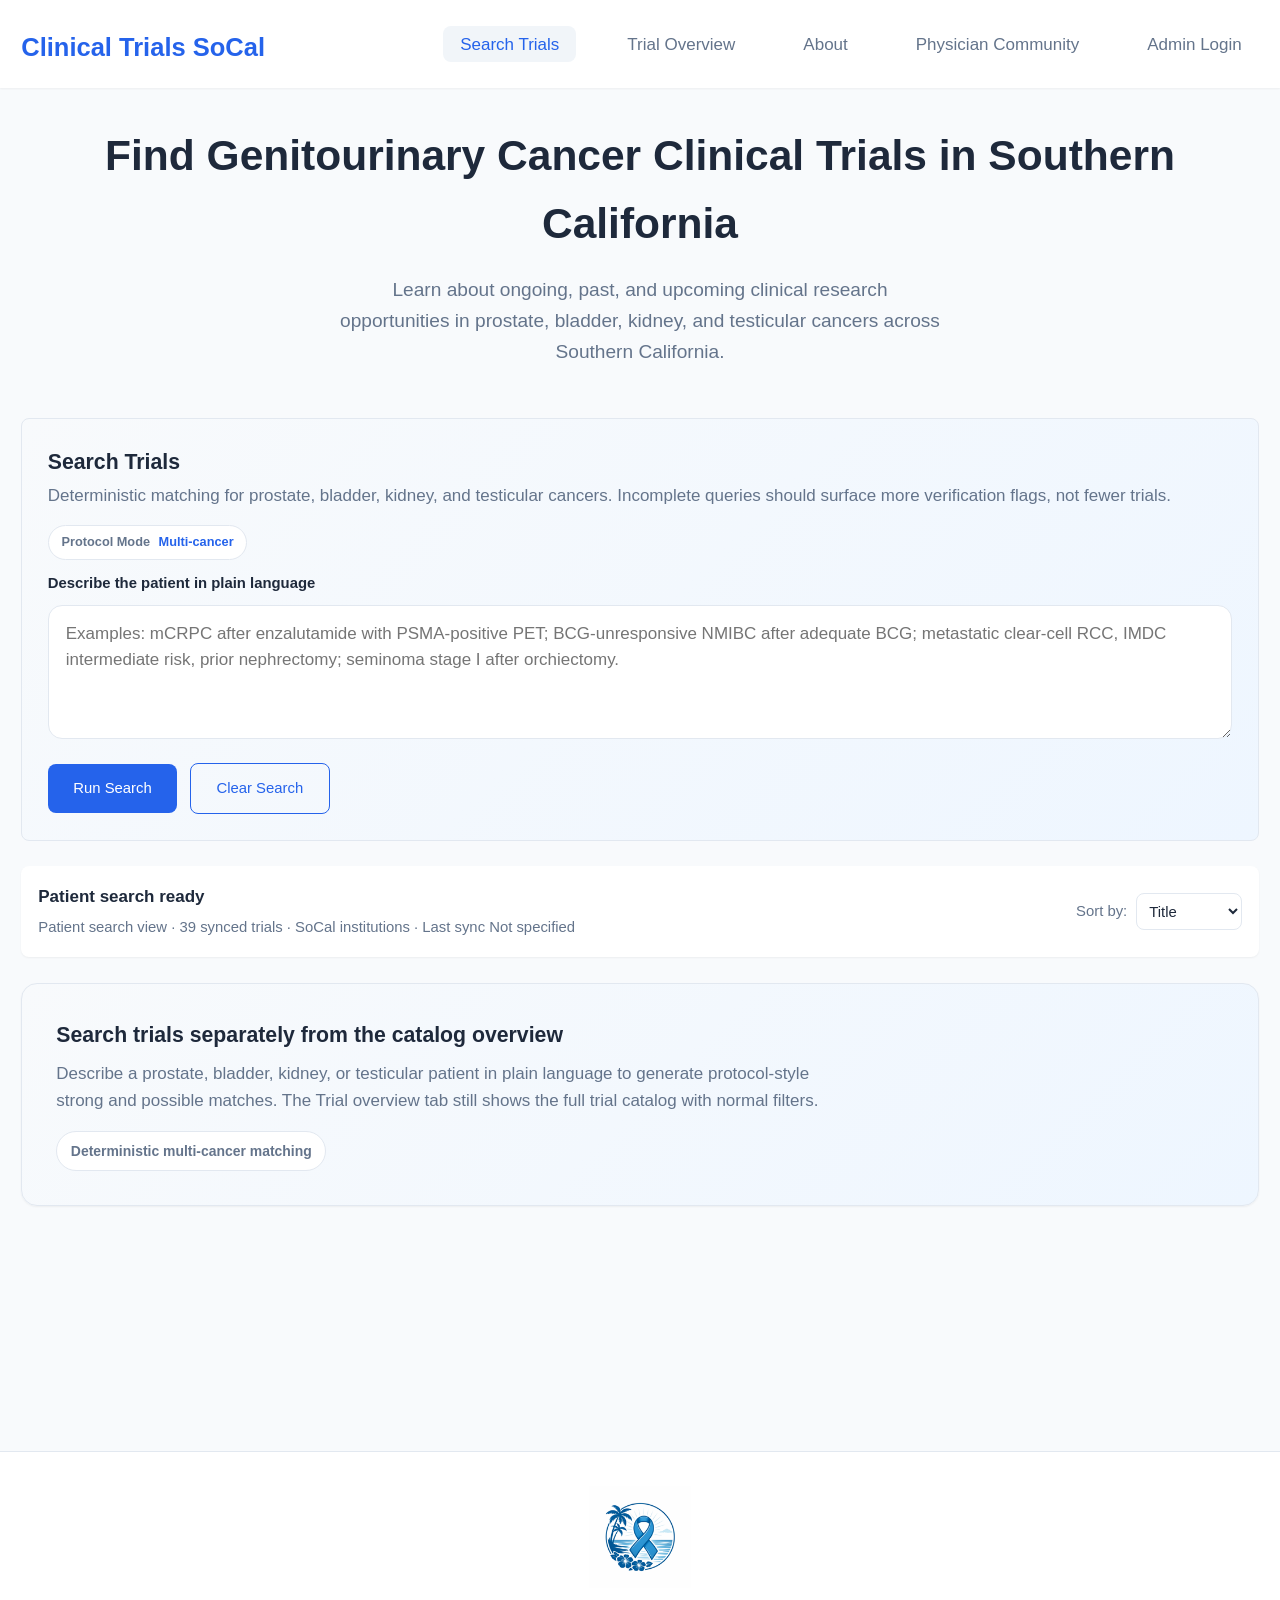
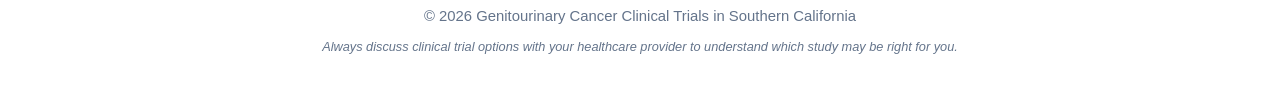
==== index-php.html @ 7bd28872 "Bust cached catalog responses" ====
<!DOCTYPE html>
<html lang="en">
<head>
    <meta charset="UTF-8">
    <meta name="viewport" content="width=device-width, initial-scale=1.0">
    <title>Clinical Trials - Southern California</title>
    <meta name="description" content="Find and explore clinical trials in Southern California hospitals">
    <link rel="stylesheet" href="css/styles.css">
    <link rel="stylesheet" href="css/components.css">
    <link rel="icon" type="image/x-icon" href="assets/favicon/favicon.ico">
    <link rel="icon" type="image/png" sizes="32x32" href="assets/favicon/favicon-32x32.png">
    <link rel="apple-touch-icon" sizes="180x180" href="assets/favicon/apple-touch-icon.png">
</head>
<body>
    <header class="header">
        <div class="container">
            <div class="header-content">
                <h1 class="logo">
                    <a href="index-php.html">
                        Clinical Trials SoCal
                    </a>
                </h1>
                <nav class="nav">
                    <ul class="nav-list">
                        <li><a href="index-php.html" class="nav-link active" data-app-view-target="patient-search">Search Trials</a></li>
                        <li><a href="index-php.html?view=browse" class="nav-link" data-app-view-target="browse">Trial Overview</a></li>
                        <li><a href="about-php.html" class="nav-link">About</a></li>
                        <li><a href="physician-community-php.html" class="nav-link">Physician Community</a></li>
                        <li><a href="admin-login-php.html" class="nav-link">Admin Login</a></li>
                    </ul>
                </nav>
            </div>
        </div>
    </header>

    <main class="main">
        <div class="container">
            <section class="hero">
                <div class="hero-content">
                    <h2 class="hero-title">Find Genitourinary Cancer Clinical Trials in Southern California</h2>
                    <p class="hero-description">
                        Learn about ongoing, past, and upcoming clinical research opportunities in
                        prostate, bladder, kidney, and testicular cancers across Southern California.
                    </p>
                </div>
            </section>

            <section id="patientSearchPanel" class="patient-search-panel" style="background: linear-gradient(135deg, #f8fafc 0%, #eef6ff 100%); border: 1px solid var(--border-color); border-radius: var(--border-radius); padding: 1.5rem; margin-bottom: 1.5rem;" hidden>
                <div style="display: flex; justify-content: space-between; gap: 1rem; align-items: flex-start; flex-wrap: wrap; margin-bottom: 0.75rem;">
                    <div>
                        <h3 style="margin: 0 0 0.25rem; font-size: 1.25rem;">Search Trials</h3>
                        <p style="margin: 0; color: var(--text-secondary); line-height: 1.5;">Deterministic matching for prostate, bladder, kidney, and testicular cancers. Incomplete queries should surface more verification flags, not fewer trials.</p>
                    </div>
                    <div style="display: inline-flex; align-items: center; gap: 0.5rem; padding: 0.35rem 0.75rem; background: #ffffff; border: 1px solid var(--border-color); border-radius: 999px; font-size: 0.75rem; font-weight: 600; color: var(--text-secondary);">
                        <span>Protocol Mode</span>
                        <span style="color: var(--primary-color);">Multi-cancer</span>
                    </div>
                </div>

                <label for="patientQueryInput" style="display: block; font-size: 0.875rem; font-weight: 600; margin-bottom: 0.5rem; color: var(--text-primary);">Describe the patient in plain language</label>
                <textarea id="patientQueryInput" rows="4" style="width: 100%; resize: vertical; border: 1px solid var(--border-color); border-radius: 14px; padding: 0.9rem 1rem; font: inherit; line-height: 1.5; background: #ffffff;" placeholder="Examples: mCRPC after enzalutamide with PSMA-positive PET; BCG-unresponsive NMIBC after adequate BCG; metastatic clear-cell RCC, IMDC intermediate risk, prior nephrectomy; seminoma stage I after orchiectomy."></textarea>

                <div style="display: flex; gap: 0.75rem; flex-wrap: wrap; align-items: center; margin-top: 0.9rem;">
                    <button id="runPatientSearch" class="btn btn-primary" type="button">Run Search</button>
                    <button id="clearPatientSearch" class="btn btn-outline" type="button">Clear Search</button>
                    <div id="patientSearchStatus" style="color: var(--text-secondary); font-size: 0.875rem;"></div>
                </div>

                <div id="patientQueryChips" style="display: none; flex-wrap: wrap; gap: 0.5rem; margin-top: 1rem;"></div>
            </section>

            <section id="browseSearchSection" class="search-section">
                <div class="search-container">
                    <div class="search-bar">
                        <input 
                            type="text" 
                            id="searchInput" 
                            class="search-input" 
                            placeholder="Search trials by title, condition, or location..."
                            autocomplete="off"
                        >
                        <button id="searchBtn" class="search-btn">
                            <span class="search-icon">🔍</span>
                        </button>
                    </div>
                </div>
            </section>

            <section class="content">
                <div class="content-layout">
                    <aside class="filters-sidebar">
                        <div class="filters-container">
                            <h3 class="filters-title">Filter Trials</h3>
                            
                            <div class="filter-group">
                                <h4 class="filter-label">Status</h4>
                                <div class="filter-options">
                                    <label class="filter-option">
                                        <input type="radio" name="status" value="all" checked>
                                        <span class="filter-text">All Trials</span>
                                    </label>
                                    <label class="filter-option">
                                        <input type="radio" name="status" value="recruiting">
                                        <span class="filter-text">Recruiting</span>
                                    </label>
                                    <label class="filter-option">
                                        <input type="radio" name="status" value="active_not_recruiting">
                                        <span class="filter-text">Active, Not Recruiting</span>
                                    </label>
                                    <label class="filter-option">
                                        <input type="radio" name="status" value="completed">
                                        <span class="filter-text">Completed</span>
                                    </label>
                                </div>
                            </div>

                            <div class="filter-group">
                                <h4 class="filter-label">Location</h4>
                                <select id="locationFilter" class="filter-select filter-multi-select" multiple size="6">
                                </select>
                                <p class="filter-help">Use Cmd/Ctrl to select multiple locations.</p>
                            </div>

                            <div class="filter-group">
                                <h4 class="filter-label">Phase</h4>
                                <select id="phaseFilter" class="filter-select">
                                    <option value="all">All Phases</option>
                                    <option value="Phase I">Phase I</option>
                                    <option value="Phase II">Phase II</option>
                                    <option value="Phase III">Phase III</option>
                                    <option value="Phase IV">Phase IV</option>
                                </select>
                            </div>

                            <div class="filter-group">
                                <h4 class="filter-label">Cancer Type</h4>
                                <select id="cancerTypeFilter" class="filter-select">
                                    <option value="all">All Cancer Types</option>
                                    <option value="Prostate">Prostate</option>
                                    <option value="Kidney">Kidney</option>
                                    <option value="Bladder">Bladder</option>
                                    <option value="Testicular">Testicular</option>
                                    <option value="Adrenal">Adrenal</option>
                                    <option value="Others">Others</option>
                                </select>
                            </div>

                            <button id="clearFilters" class="clear-filters-btn">
                                Clear All Filters
                            </button>
                        </div>
                    </aside>

                    <div class="main-content">
                        <div class="results-header">
                            <div class="results-info">
                                <span id="resultsCount" class="results-count">Loading trials...</span>
                                <div id="catalogMeta" style="margin-top: 0.35rem; color: var(--text-secondary); font-size: 0.875rem;"></div>
                            </div>
                            <div class="sort-controls">
                                <label for="sortBy" class="sort-label">Sort by:</label>
                                <select id="sortBy" class="sort-select">
                                    <option value="title">Title</option>
                                    <option value="status">Status</option>
                                    <option value="startDate">Start Date</option>
                                    <option value="location">Location</option>
                                </select>
                            </div>
                        </div>

                        <div id="trialsContainer" class="trials-grid">
                            <div class="loading-spinner">
                                <div class="spinner"></div>
                                <p>Loading clinical trials...</p>
                            </div>
                        </div>

                        <div id="noResults" class="no-results" style="display: none;">
                            <div class="no-results-content">
                                <h3>No trials found</h3>
                                <p>Try adjusting your search criteria or filters to find more results.</p>
                                <button id="resetSearch" class="reset-btn">Reset Search</button>
                            </div>
                        </div>
                    </div>
                </div>
            </section>
        </div>
    </main>

    <footer class="footer">
        <div class="container">
            <div class="footer-content">
                <img src="assets/favicon/apple-touch-icon.png" alt="" class="footer-icon" aria-hidden="true">
                <p class="footer-text">
                    &copy; 2026 Genitourinary Cancer Clinical Trials in Southern California
                </p>
                <p class="footer-disclaimer">
                    Always discuss clinical trial options with your healthcare provider to understand which study may be right for you.
                </p>
            </div>
        </div>
    </footer>

    <!-- PHP Version Scripts -->
    <script src="js/utils.js?v=20260420-therapy-sequence-data"></script>
    <script src="js/trial-manager-php.js?v=20260420-therapy-sequence-data"></script>
    <script src="js/search-filter.js?v=20260420-therapy-sequence-data"></script>
    <script src="js/patient-query-parser.js?v=20260420-therapy-sequence-data"></script>
    <script src="js/patient-trial-matcher.js?v=20260420-therapy-sequence-data"></script>
    <script src="js/main-php.js?v=20260420-therapy-sequence-data"></script>
</body>
</html>
---- css/styles.css ----
/* CSS Custom Properties for consistent theming */
:root {
  --primary-color: #2563eb;
  --primary-hover: #1d4ed8;
  --secondary-color: #64748b;
  --success-color: #10b981;
  --warning-color: #f59e0b;
  --error-color: #ef4444;
  --background-color: #f8fafc;
  --card-background: #ffffff;
  --text-primary: #1e293b;
  --text-secondary: #64748b;
  --border-color: #e2e8f0;
  --border-radius: 8px;
  --shadow-sm: 0 1px 2px 0 rgb(0 0 0 / 0.05);
  --shadow-md: 0 4px 6px -1px rgb(0 0 0 / 0.1);
  --shadow-lg: 0 10px 15px -3px rgb(0 0 0 / 0.1);
  --font-sans: -apple-system, BlinkMacSystemFont, 'Segoe UI', Roboto, sans-serif;
}

/* Base Styles */
* {
  margin: 0;
  padding: 0;
  box-sizing: border-box;
}

html {
  -webkit-text-size-adjust: 100%;
  text-size-adjust: 100%;
}

@media (min-width: 1280px) {
  html {
    font-size: 17px;
  }
}

body {
  font-family: var(--font-sans);
  background-color: var(--background-color);
  color: var(--text-primary);
  line-height: 1.6;
  min-height: 100vh;
  display: flex;
  flex-direction: column;
}

button,
input,
select,
textarea {
  font: inherit;
}

/* Container */
.container {
  max-width: 1200px;
  margin: 0 auto;
  padding: 0 1rem;
}

@media (min-width: 1280px) {
  .container {
    max-width: 1400px;
    padding: 0 1.25rem;
  }
}

/* Header */
.header {
  background-color: var(--card-background);
  box-shadow: var(--shadow-sm);
  position: sticky;
  top: 0;
  z-index: 100;
}

.header-content {
  display: flex;
  justify-content: space-between;
  align-items: center;
  padding: 1rem 0;
}

.logo a {
  font-size: 1.5rem;
  font-weight: 700;
  color: var(--primary-color);
  text-decoration: none;
  transition: color 0.2s ease;
}

.logo a:hover {
  color: var(--primary-hover);
}

.nav-list {
  display: flex;
  list-style: none;
  gap: 2rem;
}

.nav-link {
  color: var(--text-secondary);
  text-decoration: none;
  font-weight: 500;
  padding: 0.5rem 1rem;
  border-radius: var(--border-radius);
  transition: all 0.2s ease;
}

.nav-link:hover,
.nav-link.active {
  color: var(--primary-color);
  background-color: #f1f5f9;
}

/* Main Content */
.main {
  flex: 1;
  padding: 2rem 0;
}

/* Hero Section */
.hero {
  text-align: center;
  margin-bottom: 3rem;
}

.hero-title {
  font-size: 2.5rem;
  font-weight: 800;
  color: var(--text-primary);
  margin-bottom: 1rem;
}

.hero-description {
  font-size: 1.125rem;
  color: var(--text-secondary);
  max-width: 600px;
  margin: 0 auto;
}

.patient-search-panel {
  margin-bottom: 1.5rem;
}

.patient-search-empty {
  background: linear-gradient(135deg, #f8fafc 0%, #eef6ff 100%);
  border: 1px solid var(--border-color);
  border-radius: 16px;
  padding: 2rem;
  box-shadow: var(--shadow-sm);
}

.patient-search-empty h3 {
  font-size: 1.25rem;
  margin-bottom: 0.5rem;
  color: var(--text-primary);
}

.patient-search-empty p {
  color: var(--text-secondary);
  max-width: 46rem;
  margin-bottom: 1rem;
}

.patient-search-empty-note {
  display: inline-flex;
  align-items: center;
  gap: 0.45rem;
  padding: 0.45rem 0.8rem;
  border-radius: 999px;
  background: #ffffff;
  border: 1px solid var(--border-color);
  color: var(--text-secondary);
  font-size: 0.82rem;
  font-weight: 600;
}

/* Search Section */
.search-section {
  margin-bottom: 2rem;
}

.search-container {
  max-width: 600px;
  margin: 0 auto;
}

.search-bar {
  display: flex;
  background-color: var(--card-background);
  border: 1px solid var(--border-color);
  border-radius: var(--border-radius);
  overflow: hidden;
  box-shadow: var(--shadow-sm);
}

.search-input {
  flex: 1;
  padding: 1rem;
  border: none;
  outline: none;
  font-size: 1rem;
  background: transparent;
}

.search-input::placeholder {
  color: var(--text-secondary);
}

.search-btn {
  padding: 1rem;
  background-color: var(--primary-color);
  color: white;
  border: none;
  cursor: pointer;
  transition: background-color 0.2s ease;
}

.search-btn:hover {
  background-color: var(--primary-hover);
}

.search-icon {
  font-size: 1.2rem;
}

/* Content Layout */
.content-layout {
  display: grid;
  grid-template-columns: 250px 1fr;
  gap: 2rem;
  align-items: start;
}

@media (min-width: 1280px) {
  .content-layout {
    grid-template-columns: 280px minmax(0, 1fr);
    gap: 2.5rem;
  }
}

/* Filters Sidebar */
.filters-sidebar {
  background-color: var(--card-background);
  border-radius: var(--border-radius);
  padding: 1.5rem;
  box-shadow: var(--shadow-sm);
  position: sticky;
  top: 100px;
}

.filters-title {
  font-size: 1.25rem;
  font-weight: 600;
  margin-bottom: 1.5rem;
  color: var(--text-primary);
}

.filter-group {
  margin-bottom: 2rem;
}

.filter-label {
  font-size: 0.875rem;
  font-weight: 600;
  color: var(--text-primary);
  margin-bottom: 0.75rem;
  display: block;
  text-transform: uppercase;
  letter-spacing: 0.025em;
}

.filter-options {
  display: flex;
  flex-direction: column;
  gap: 0.5rem;
}

.filter-option {
  display: flex;
  align-items: center;
  cursor: pointer;
  padding: 0.25rem 0;
}

.filter-option input[type="radio"] {
  margin-right: 0.5rem;
}

.filter-text {
  color: var(--text-secondary);
  font-size: 0.875rem;
}

.filter-select {
  width: 100%;
  padding: 0.5rem;
  border: 1px solid var(--border-color);
  border-radius: var(--border-radius);
  background-color: var(--card-background);
  color: var(--text-primary);
  font-size: 0.875rem;
}

.filter-multi-select {
  min-height: 9rem;
}

.filter-help {
  color: var(--text-secondary);
  font-size: 0.75rem;
  margin-top: 0.5rem;
  line-height: 1.4;
}

.clear-filters-btn {
  width: 100%;
  padding: 0.75rem;
  background-color: var(--secondary-color);
  color: white;
  border: none;
  border-radius: var(--border-radius);
  cursor: pointer;
  font-weight: 500;
  transition: background-color 0.2s ease;
}

.clear-filters-btn:hover {
  background-color: #475569;
}

/* Main Content Area */
.main-content {
  min-height: 500px;
}

.results-header {
  display: flex;
  justify-content: space-between;
  align-items: center;
  margin-bottom: 1.5rem;
  padding: 1rem;
  background-color: var(--card-background);
  border-radius: var(--border-radius);
  box-shadow: var(--shadow-sm);
}

.results-count {
  font-weight: 600;
  color: var(--text-primary);
}

.sort-controls {
  display: flex;
  align-items: center;
  gap: 0.5rem;
}

.sort-label {
  font-size: 0.875rem;
  color: var(--text-secondary);
  font-weight: 500;
}

.sort-select {
  padding: 0.5rem;
  border: 1px solid var(--border-color);
  border-radius: var(--border-radius);
  background-color: var(--card-background);
  color: var(--text-primary);
  font-size: 0.875rem;
}

/* Loading and No Results */
.loading-spinner {
  text-align: center;
  padding: 3rem;
  color: var(--text-secondary);
}

.spinner {
  width: 40px;
  height: 40px;
  border: 3px solid var(--border-color);
  border-top: 3px solid var(--primary-color);
  border-radius: 50%;
  animation: spin 1s linear infinite;
  margin: 0 auto 1rem;
}

@keyframes spin {
  0% { transform: rotate(0deg); }
  100% { transform: rotate(360deg); }
}

.no-results {
  text-align: center;
  padding: 3rem;
  background-color: var(--card-background);
  border-radius: var(--border-radius);
  box-shadow: var(--shadow-sm);
}

.no-results h3 {
  color: var(--text-primary);
  margin-bottom: 0.5rem;
}

.no-results p {
  color: var(--text-secondary);
  margin-bottom: 1.5rem;
}

.reset-btn {
  padding: 0.75rem 1.5rem;
  background-color: var(--primary-color);
  color: white;
  border: none;
  border-radius: var(--border-radius);
  cursor: pointer;
  font-weight: 500;
  transition: background-color 0.2s ease;
}

.reset-btn:hover {
  background-color: var(--primary-hover);
}

/* About Page */
.about-section {
  background-color: var(--card-background);
  border-radius: var(--border-radius);
  box-shadow: var(--shadow-sm);
  padding: 1.5rem;
  margin-bottom: 1.5rem;
}

.about-title {
  font-size: 1.25rem;
  color: var(--text-primary);
  margin-bottom: 0.75rem;
}

.about-text {
  color: var(--text-secondary);
  line-height: 1.65;
  margin-bottom: 1rem;
}

.about-list {
  margin: 0 0 1rem 1.25rem;
  color: var(--text-secondary);
  line-height: 1.7;
}

.about-org-list {
  columns: 2;
  column-gap: 2rem;
}

/* Physician Community Mock Page */
.community-hero {
  margin-bottom: 2rem;
}

.community-hero-content {
  background: linear-gradient(135deg, #eff6ff 0%, #f8fafc 55%, #ecfeff 100%);
  border: 1px solid var(--border-color);
  border-radius: var(--border-radius);
  box-shadow: var(--shadow-sm);
  padding: 2rem;
  margin-bottom: 1rem;
}

.community-identity {
  font-size: 0.8rem;
  color: var(--text-secondary);
  font-weight: 600;
  letter-spacing: 0.03em;
  text-transform: uppercase;
  margin-bottom: 0.75rem;
}

.community-disclaimer {
  background: #fefce8;
  border: 1px solid #fde68a;
  border-left: 4px solid var(--warning-color);
  border-radius: var(--border-radius);
  padding: 0.875rem 1rem;
}

.community-disclaimer-title {
  font-size: 0.875rem;
  font-weight: 700;
  color: #854d0e;
  margin-bottom: 0.25rem;
}

.community-disclaimer-text {
  font-size: 0.875rem;
  color: #92400e;
  margin: 0;
}

.community-layout {
  display: grid;
  grid-template-columns: 1fr;
  gap: 1rem;
  align-items: start;
}

.community-panel {
  background-color: var(--card-background);
  border: 1px solid var(--border-color);
  border-radius: var(--border-radius);
  box-shadow: var(--shadow-sm);
  padding: 1.25rem;
}

.community-step {
  width: 100%;
}

.community-step-header {
  display: flex;
  align-items: center;
  gap: 0.6rem;
  margin-bottom: 0.4rem;
}

.community-step-index {
  display: inline-flex;
  align-items: center;
  justify-content: center;
  border-radius: 999px;
  background: #e2e8f0;
  color: var(--text-primary);
  font-size: 0.72rem;
  font-weight: 700;
  letter-spacing: 0.02em;
  padding: 0.2rem 0.55rem;
  text-transform: uppercase;
}

.community-step-selection {
  border: 1px solid var(--border-color);
  border-radius: var(--border-radius);
  background: #f8fafc;
  color: var(--text-secondary);
  font-size: 0.84rem;
  padding: 0.5rem 0.65rem;
  margin-bottom: 0.85rem;
}

.community-step-selection,
.community-feed-meta,
.community-thread-toggle,
.community-trial-selector-head h4,
.community-trial-head h4 {
  overflow-wrap: anywhere;
}

.community-panel-title {
  font-size: 1.125rem;
  font-weight: 600;
  color: var(--text-primary);
  margin-bottom: 0.5rem;
}

.community-panel-subtitle {
  font-size: 0.875rem;
  color: var(--text-secondary);
  line-height: 1.5;
  margin-bottom: 1rem;
}

.community-group-list {
  display: grid;
  gap: 0.75rem;
}

.community-group-card {
  -webkit-appearance: none;
  appearance: none;
  display: block;
  width: 100%;
  text-align: left;
  font-family: inherit;
  font-size: 1rem;
  line-height: 1.4;
  cursor: pointer;
  border: 1px solid var(--border-color);
  border-radius: var(--border-radius);
  background: #f8fafc;
  padding: 0.875rem;
  transition: border-color 0.2s ease, box-shadow 0.2s ease, transform 0.2s ease;
}

.community-group-card.is-active {
  border-color: var(--primary-color);
  background: #eff6ff;
  box-shadow: 0 0 0 2px rgba(37, 99, 235, 0.08);
}

.community-group-card:hover {
  border-color: #93c5fd;
  transform: translateY(-1px);
}

.community-group-meta {
  margin-top: 0.55rem;
  font-size: 0.75rem;
  color: var(--text-secondary);
}

.community-group-head {
  display: flex;
  align-items: center;
  justify-content: space-between;
  gap: 0.5rem;
  margin-bottom: 0.5rem;
}

.community-group-head h4 {
  font-size: 1rem;
  color: var(--text-primary);
  margin: 0;
}

.community-group-card p {
  font-size: 0.8125rem;
  color: var(--text-secondary);
  line-height: 1.45;
  margin: 0;
}

.community-unread-badge {
  min-width: 1.5rem;
  height: 1.5rem;
  padding: 0 0.4rem;
  border-radius: 999px;
  background: var(--primary-color);
  color: white;
  font-size: 0.75rem;
  font-weight: 700;
  display: inline-flex;
  align-items: center;
  justify-content: center;
  flex-shrink: 0;
}

.community-feed-header {
  display: flex;
  align-items: center;
  justify-content: space-between;
  gap: 0.75rem;
  margin-bottom: 0.65rem;
}

.community-feed-toolbar {
  display: grid;
  grid-template-columns: 1fr 1fr auto;
  gap: 0.75rem;
  margin-bottom: 1rem;
}

.community-toolbar-control {
  display: grid;
  gap: 0.35rem;
}

.community-toolbar-control span {
  font-size: 0.75rem;
  color: var(--text-secondary);
  font-weight: 600;
  text-transform: uppercase;
  letter-spacing: 0.02em;
}

.community-toolbar-select {
  border: 1px solid var(--border-color);
  border-radius: var(--border-radius);
  background: var(--card-background);
  color: var(--text-primary);
  font-size: 0.875rem;
  padding: 0.5rem 0.6rem;
  min-height: 2.25rem;
}

.community-toolbar-select:disabled {
  background: #f1f5f9;
  color: #94a3b8;
  cursor: not-allowed;
}

.community-toolbar-btn {
  align-self: end;
  border: 1px solid var(--border-color);
  border-radius: var(--border-radius);
  background: #f8fafc;
  color: var(--text-primary);
  font-size: 0.875rem;
  font-weight: 500;
  padding: 0.5rem 0.75rem;
  min-height: 2.25rem;
  cursor: pointer;
}

.community-toolbar-btn:disabled {
  opacity: 0.65;
  cursor: not-allowed;
}

.community-thread-list {
  display: grid;
  gap: 1rem;
}

.community-feed-meta {
  font-size: 0.75rem;
  color: var(--text-secondary);
  font-weight: 600;
  letter-spacing: 0.02em;
  text-transform: uppercase;
}

.community-thread {
  border: 1px solid var(--border-color);
  border-radius: var(--border-radius);
  background: #fbfdff;
  padding: 1rem;
  margin-bottom: 1rem;
}

.community-thread:last-child {
  margin-bottom: 0;
}

.community-thread.is-expanded {
  border-color: #93c5fd;
  box-shadow: 0 0 0 2px rgba(147, 197, 253, 0.2);
}

.community-thread-header {
  display: flex;
  align-items: flex-start;
  justify-content: space-between;
  gap: 0.75rem;
  margin-bottom: 0.4rem;
}

.community-thread-toggle {
  border: none;
  background: none;
  color: var(--text-primary);
  font-size: 1rem;
  line-height: 1.4;
  text-align: left;
  cursor: pointer;
  font-weight: 600;
  padding: 0;
}

.community-thread-time {
  font-size: 0.75rem;
  color: var(--text-secondary);
  white-space: nowrap;
}

.community-thread-author {
  font-size: 0.8rem;
  color: var(--primary-color);
  font-weight: 600;
  margin-bottom: 0.6rem;
}

.community-thread-body {
  font-size: 0.875rem;
  line-height: 1.55;
  color: var(--text-secondary);
  margin-bottom: 0.75rem;
}

.community-thread-details {
  margin: 0.5rem 0 0.8rem;
  font-size: 0.84rem;
  color: var(--text-secondary);
  line-height: 1.5;
  background: #f8fafc;
  border: 1px solid var(--border-color);
  border-radius: var(--border-radius);
  padding: 0.75rem;
}

.community-thread-note {
  margin-top: 0.5rem;
  font-size: 0.75rem;
  color: var(--text-secondary);
}

.community-tag-row {
  display: flex;
  flex-wrap: wrap;
  gap: 0.5rem;
  margin-bottom: 0.75rem;
}

.community-tag-btn {
  font-size: 0.75rem;
  color: var(--primary-color);
  background: #dbeafe;
  border: 1px solid #bfdbfe;
  border-radius: 999px;
  padding: 0.2rem 0.6rem;
  font-weight: 600;
  cursor: pointer;
}

.community-tag-btn.is-active {
  background: #bfdbfe;
  border-color: #93c5fd;
}

.community-thread-actions {
  display: flex;
  flex-wrap: wrap;
  align-items: center;
  gap: 0.5rem;
}

.community-action-toggle {
  border: 1px solid var(--border-color);
  border-radius: 999px;
  background: #f8fafc;
  color: var(--text-primary);
  font-size: 0.75rem;
  font-weight: 600;
  padding: 0.3rem 0.65rem;
  cursor: pointer;
}

.community-action-toggle.is-active {
  border-color: #93c5fd;
  background: #eff6ff;
  color: var(--primary-color);
}

.community-thread-replies {
  font-size: 0.75rem;
  color: var(--text-secondary);
  margin-left: auto;
}

.community-trial-selector-list {
  display: grid;
  gap: 0.75rem;
}

.community-trial-selector-item {
  -webkit-appearance: none;
  appearance: none;
  display: block;
  width: 100%;
  text-align: left;
  border: 1px solid var(--border-color);
  border-radius: var(--border-radius);
  background: #f8fafc;
  color: var(--text-primary);
  font-family: inherit;
  font-size: 1rem;
  line-height: 1.4;
  padding: 0.8rem;
  cursor: pointer;
  transition: border-color 0.2s ease, box-shadow 0.2s ease, transform 0.2s ease;
}

.community-trial-selector-item:hover {
  border-color: #93c5fd;
  transform: translateY(-1px);
}

.community-trial-selector-item.is-active {
  border-color: var(--primary-color);
  background: #eff6ff;
  box-shadow: 0 0 0 2px rgba(37, 99, 235, 0.08);
}

.community-trial-selector-head {
  display: flex;
  align-items: flex-start;
  justify-content: space-between;
  gap: 0.75rem;
  margin-bottom: 0.4rem;
}

.community-trial-selector-head h4 {
  font-size: 0.95rem;
  line-height: 1.35;
  color: var(--text-primary);
  margin: 0;
}

.community-trial-selector-meta {
  font-size: 0.78rem;
  color: var(--text-secondary);
  margin: 0.2rem 0 0;
}

.community-trial-grid {
  display: grid;
  gap: 0.875rem;
}

.community-trial-item {
  border: 1px solid var(--border-color);
  border-radius: var(--border-radius);
  background: #f8fafc;
  padding: 0.9rem;
}

.community-trial-head {
  display: flex;
  align-items: flex-start;
  justify-content: space-between;
  gap: 0.75rem;
  margin-bottom: 0.5rem;
}

.community-trial-head h4 {
  font-size: 0.95rem;
  line-height: 1.35;
  color: var(--text-primary);
  margin: 0;
}

.community-trial-item p {
  color: var(--text-secondary);
  font-size: 0.8125rem;
  line-height: 1.45;
  margin-bottom: 0.5rem;
}

.community-trial-site {
  font-size: 0.75rem;
  font-weight: 600;
  color: var(--text-primary);
}

.community-trial-meta {
  font-size: 0.75rem;
  color: var(--text-secondary);
}

.community-status-chip {
  border-radius: 999px;
  padding: 0.2rem 0.55rem;
  font-size: 0.7rem;
  font-weight: 700;
  white-space: nowrap;
}

.community-status-chip.recruiting {
  background: #dcfce7;
  color: #166534;
}

.community-status-chip.active {
  background: #dbeafe;
  color: #1e40af;
}

.community-status-chip.upcoming {
  background: #fef3c7;
  color: #92400e;
}

.community-status-chip.completed {
  background: #f3f4f6;
  color: #374151;
}

.community-trial-link {
  width: 100%;
  margin-top: 0.35rem;
}

.community-trial-link.is-disabled {
  opacity: 0.65;
  pointer-events: none;
}

.community-reference-card {
  margin-top: 1rem;
  border: 1px solid #d1d5db;
  border-radius: var(--border-radius);
  background: #f9fafb;
  padding: 0.9rem;
}

.community-reference-card h4 {
  font-size: 0.95rem;
  color: var(--text-primary);
  margin-bottom: 0.5rem;
}

.community-reference-list {
  margin: 0;
  padding-left: 1.1rem;
  color: var(--text-secondary);
  font-size: 0.8125rem;
  line-height: 1.5;
}

.community-composer {
  margin-top: 1rem;
  border-top: 1px solid var(--border-color);
  padding-top: 1rem;
}

.community-composer-title {
  font-size: 0.95rem;
  color: var(--text-primary);
  margin-bottom: 0.5rem;
}

.community-composer-input {
  width: 100%;
  border: 1px solid var(--border-color);
  border-radius: var(--border-radius);
  background: #f1f5f9;
  color: #64748b;
  font-size: 0.875rem;
  resize: vertical;
  padding: 0.75rem;
  margin-bottom: 0.6rem;
}

.community-composer-input:disabled {
  cursor: not-allowed;
}

.community-composer-btn:disabled {
  opacity: 0.7;
  cursor: not-allowed;
}

.community-composer-help {
  margin-top: 0.5rem;
  font-size: 0.75rem;
  color: var(--text-secondary);
}

.community-state-info,
.community-state-warning {
  border-radius: var(--border-radius);
  font-size: 0.875rem;
  line-height: 1.45;
  padding: 0.75rem;
}

.community-state-info {
  background: #f8fafc;
  border: 1px solid var(--border-color);
  color: var(--text-secondary);
}

.community-state-warning {
  margin-bottom: 0.75rem;
  background: #fef3c7;
  border: 1px solid #fcd34d;
  color: #92400e;
}

.community-group-card:focus-visible,
.community-trial-selector-item:focus-visible,
.community-thread-toggle:focus-visible,
.community-tag-btn:focus-visible,
.community-action-toggle:focus-visible,
.community-toolbar-select:focus-visible,
.community-toolbar-btn:focus-visible,
.community-trial-link:focus-visible {
  outline: 2px solid var(--primary-color);
  outline-offset: 2px;
}

/* Footer */
.footer {
  background-color: var(--card-background);
  border-top: 1px solid var(--border-color);
  padding: 2rem 0;
  margin-top: 3rem;
}

.footer-content {
  text-align: center;
}

.footer-icon {
  width: 6rem;
  height: 6rem;
  object-fit: contain;
  margin-bottom: 0.5rem;
}

.footer-text {
  color: var(--text-secondary);
  font-size: 0.875rem;
  margin-bottom: 0.5rem;
}

.footer-disclaimer {
  color: var(--text-secondary);
  font-size: 0.75rem;
  font-style: italic;
}

/* Responsive Design */
@media (max-width: 1024px) {
  .community-trial-grid {
    grid-template-columns: repeat(auto-fit, minmax(220px, 1fr));
  }
}

@media (max-width: 768px) {
  .header-content {
    flex-direction: column;
    align-items: stretch;
    gap: 1rem;
  }

  .logo {
    text-align: center;
  }

  .nav {
    width: 100%;
  }

  .nav-list {
    width: 100%;
    display: grid;
    grid-template-columns: repeat(2, minmax(0, 1fr));
    gap: 0.5rem;
  }

  .nav-link {
    display: block;
    text-align: center;
    padding: 0.5rem 0.6rem;
    line-height: 1.25;
    min-height: 2.5rem;
    overflow-wrap: anywhere;
  }

  .hero-title {
    font-size: 2rem;
  }

  .hero-description {
    font-size: 1rem;
  }

  .content-layout {
    grid-template-columns: 1fr;
    gap: 1rem;
  }

  .filters-sidebar {
    position: static;
    order: 2;
  }

  .main-content {
    order: 1;
  }

  .results-header {
    flex-direction: column;
    gap: 1rem;
    text-align: center;
  }

  .community-hero-content {
    padding: 1.5rem;
  }

  .community-layout {
    grid-template-columns: 1fr;
    gap: 1rem;
  }

  .community-feed-header,
  .community-thread-header {
    flex-direction: column;
    align-items: flex-start;
  }

  .community-feed-toolbar {
    grid-template-columns: 1fr;
  }

  .community-thread-replies {
    width: 100%;
    margin-left: 0;
  }

  .container {
    padding: 0 0.75rem;
  }
}

@media (max-width: 480px) {
  .hero-title {
    font-size: 1.75rem;
  }

  .search-bar {
    flex-direction: column;
  }

  .search-btn {
    border-radius: 0 0 var(--border-radius) var(--border-radius);
  }

  .filters-sidebar {
    padding: 1rem;
  }

  .about-org-list {
    columns: 1;
  }

  .community-hero-content {
    padding: 1.25rem;
  }

  .community-panel,
  .community-group-card,
  .community-thread,
  .community-trial-item,
  .community-reference-card {
    padding: 0.875rem;
  }

  .community-disclaimer {
    padding: 0.75rem;
  }

  .community-composer {
    padding-top: 0.875rem;
  }
}
---- css/components.css ----
/* Trial Cards Components */
.trials-grid {
  display: grid;
  grid-template-columns: minmax(0, 1fr);
  gap: 1rem;
}

.trial-card {
  --trial-accent: #94a3b8;
  background: linear-gradient(180deg, #ffffff 0%, #fbfdff 100%);
  border-radius: 22px;
  padding: 1.2rem 1.2rem 1.1rem;
  box-shadow: 0 20px 38px -30px rgba(15, 23, 42, 0.32);
  border: 1px solid rgba(148, 163, 184, 0.24);
  transition: transform 0.22s ease, box-shadow 0.22s ease, border-color 0.22s ease;
  cursor: pointer;
  position: relative;
  overflow: hidden;
}

.trial-card::before {
  content: "";
  position: absolute;
  inset: 0 auto 0 0;
  width: 4px;
  background: linear-gradient(180deg, var(--trial-accent) 0%, rgba(255, 255, 255, 0.18) 100%);
}

.trial-card::after {
  content: "";
  position: absolute;
  top: -4rem;
  right: -3rem;
  width: 9rem;
  height: 9rem;
  border-radius: 50%;
  background: radial-gradient(circle, rgba(255, 255, 255, 0.92) 0%, rgba(255, 255, 255, 0) 70%);
  pointer-events: none;
  opacity: 0.9;
}

.trial-card:hover {
  transform: translateY(-3px);
  box-shadow: 0 28px 46px -30px rgba(15, 23, 42, 0.4);
  border-color: rgba(37, 99, 235, 0.25);
}

.trial-card--recruiting {
  --trial-accent: #119669;
}

.trial-card--active-not-recruiting {
  --trial-accent: #2563eb;
}

.trial-card--completed,
.trial-card--not-specified {
  --trial-accent: #64748b;
}

.trial-card--match-strong {
  --trial-accent: #15803d;
}

.trial-card--match-possible {
  --trial-accent: #d97706;
}

.trial-card--patient-search {
  background: linear-gradient(180deg, #ffffff 0%, #f8fbff 100%);
}

.trial-card-topline {
  display: flex;
  align-items: center;
  justify-content: space-between;
  gap: 0.75rem;
  margin-bottom: 0.95rem;
}

.trial-card-chips,
.trial-card-topline-right,
.trial-source-tags,
.trial-card-actions {
  display: flex;
  align-items: center;
  flex-wrap: wrap;
  gap: 0.45rem;
}

.trial-meta-chip {
  display: inline-flex;
  align-items: center;
  min-height: 1.75rem;
  padding: 0.25rem 0.6rem;
  border-radius: 999px;
  background: #eff4fb;
  border: 1px solid rgba(148, 163, 184, 0.18);
  color: #334155;
  font-size: 0.68rem;
  font-weight: 700;
  letter-spacing: 0.04em;
  text-transform: uppercase;
}

.trial-card-header {
  display: block;
  margin-bottom: 1rem;
  width: 100%;
}

.trial-title-wrap {
  width: 100%;
  max-width: none;
}

.trial-title {
  font-family: "Iowan Old Style", "Palatino Linotype", "Book Antiqua", Georgia, serif;
  font-size: 1.18rem;
  font-weight: 700;
  letter-spacing: -0.01em;
  color: var(--text-primary);
  line-height: 1.3;
  margin: 0;
  max-width: none;
}

.trial-status {
  display: inline-flex;
  align-items: center;
  min-height: 1.8rem;
  padding: 0.28rem 0.72rem;
  border-radius: 999px;
  font-size: 0.68rem;
  font-weight: 800;
  text-transform: none;
  letter-spacing: 0.03em;
  white-space: nowrap;
  flex-shrink: 0;
  border: 1px solid transparent;
}

.trial-status.recruiting,
.trial-status.ongoing {
  background-color: #dcfce7;
  color: #166534;
  border-color: rgba(34, 197, 94, 0.16);
}

.trial-status.active-not-recruiting,
.trial-status.upcoming {
  background-color: #dbeafe;
  color: #1e40af;
  border-color: rgba(59, 130, 246, 0.18);
}

.trial-status.completed,
.trial-status.past {
  background-color: #f3f4f6;
  color: #374151;
  border-color: rgba(148, 163, 184, 0.2);
}

.trial-status.not-specified {
  background-color: #f1f5f9;
  color: #334155;
  border-color: rgba(148, 163, 184, 0.2);
}

.trial-match-pill {
  display: inline-flex;
  align-items: center;
  min-height: 1.8rem;
  padding: 0.28rem 0.72rem;
  border-radius: 999px;
  font-size: 0.68rem;
  font-weight: 800;
  letter-spacing: 0.03em;
  border: 1px solid transparent;
}

.trial-match-pill--strong {
  background: #dcfce7;
  color: #166534;
  border-color: rgba(22, 163, 74, 0.16);
}

.trial-match-pill--possible {
  background: #fef3c7;
  color: #92400e;
  border-color: rgba(245, 158, 11, 0.22);
}

.trial-description {
  color: var(--text-secondary);
  font-size: 0.92rem;
  line-height: 1.55;
  margin: 0.55rem 0 0;
  display: -webkit-box;
  -webkit-line-clamp: 2;
  -webkit-box-orient: vertical;
  overflow: hidden;
}

.trial-qualification {
  background-color: #f8fafc;
  padding: 0.75rem;
  border-radius: var(--border-radius);
  border-left: 3px solid var(--primary-color);
  margin-bottom: 1rem;
}

.trial-qualification-label {
  font-size: 0.75rem;
  font-weight: 600;
  color: var(--text-secondary);
  text-transform: uppercase;
  letter-spacing: 0.025em;
  margin-bottom: 0.25rem;
}

.trial-qualification-text {
  font-size: 0.875rem;
  color: var(--text-primary);
  line-height: 1.4;
  display: -webkit-box;
  -webkit-line-clamp: 2;
  -webkit-box-orient: vertical;
  overflow: hidden;
}

.trial-details {
  display: grid;
  grid-template-columns: repeat(2, minmax(0, 1fr));
  gap: 0.65rem;
}

.trial-card-extras {
  display: grid;
  gap: 0.75rem;
}

.trial-detail-card {
  display: flex;
  align-items: flex-start;
  gap: 0.72rem;
  font-size: 0.875rem;
  padding: 0.78rem 0.82rem;
  border-radius: 16px;
  border: 1px solid rgba(226, 232, 240, 0.95);
  background: linear-gradient(180deg, #f9fbff 0%, #f7fafe 100%);
}

.trial-detail-icon {
  width: 2rem;
  height: 2rem;
  border-radius: 14px;
  background: #ffffff;
  border: 1px solid rgba(148, 163, 184, 0.2);
  color: var(--trial-accent);
  display: inline-flex;
  align-items: center;
  justify-content: center;
  flex-shrink: 0;
}

.trial-icon {
  width: 1rem;
  height: 1rem;
}

.trial-detail-content {
  flex: 1;
  min-width: 0;
}

.trial-detail-label {
  font-weight: 700;
  color: var(--text-secondary);
  margin-bottom: 0.2rem;
  display: block;
  font-size: 0.68rem;
  text-transform: uppercase;
  letter-spacing: 0.045em;
}

.trial-detail-value {
  color: var(--text-primary);
  line-height: 1.35;
  font-size: 0.86rem;
  font-weight: 600;
}

.trial-detail-subvalue {
  color: var(--text-secondary);
  line-height: 1.4;
  font-size: 0.75rem;
  margin-top: 0.16rem;
}

.trial-location {
  font-weight: 500;
}

.trial-contact {
  color: var(--primary-color);
  text-decoration: none;
  transition: color 0.2s ease;
}

.trial-contact:hover {
  color: var(--primary-hover);
  text-decoration: underline;
}

.trial-card-footer {
  margin-top: 1.05rem;
  padding-top: 0.95rem;
  border-top: 1px solid rgba(226, 232, 240, 0.95);
  display: flex;
  justify-content: space-between;
  align-items: flex-end;
  gap: 0.9rem;
}

.trial-dates {
  display: flex;
  align-items: center;
  flex-wrap: wrap;
  gap: 0.55rem;
  font-size: 0.75rem;
  color: var(--text-secondary);
  flex: 1;
}

.trial-date-item {
  display: inline-flex;
  flex-wrap: wrap;
  gap: 0.3rem;
  align-items: center;
}

.trial-date-label {
  font-size: 0.68rem;
  font-weight: 800;
  letter-spacing: 0.04em;
  text-transform: uppercase;
  color: #64748b;
}

.trial-date-value {
  color: #334155;
  font-weight: 600;
}

.trial-view-btn {
  padding: 0.62rem 0.95rem;
  background-color: var(--primary-color);
  color: white;
  border: none;
  border-radius: 999px;
  font-size: 0.84rem;
  font-weight: 700;
  cursor: pointer;
  transition: background-color 0.2s ease, transform 0.2s ease, border-color 0.2s ease, color 0.2s ease;
  text-decoration: none;
  display: inline-flex;
  align-items: center;
  justify-content: center;
  min-height: 2.25rem;
}

.trial-view-btn:hover {
  background-color: var(--primary-hover);
  transform: translateY(-1px);
}

.trial-view-btn--ghost {
  background: #ffffff;
  color: var(--primary-color);
  border: 1px solid rgba(148, 163, 184, 0.28);
}

.trial-view-btn--ghost:hover {
  background: #eff6ff;
  color: var(--primary-hover);
  border-color: rgba(37, 99, 235, 0.24);
}

.trial-match-reason {
  margin-top: 0;
  padding: 0.9rem 1rem;
  border-radius: 16px;
  border: 1px solid rgba(148, 163, 184, 0.18);
  background: linear-gradient(180deg, #f8fbff 0%, #f3f8ff 100%);
}

.trial-match-reason--strong {
  background: linear-gradient(180deg, #f2fbf5 0%, #eefaf2 100%);
  border-color: rgba(34, 197, 94, 0.18);
}

.trial-match-reason--possible {
  background: linear-gradient(180deg, #fffaf0 0%, #fff7e6 100%);
  border-color: rgba(245, 158, 11, 0.22);
}

.trial-match-reason-label {
  display: inline-block;
  margin-bottom: 0.35rem;
  font-size: 0.7rem;
  font-weight: 800;
  letter-spacing: 0.05em;
  text-transform: uppercase;
  color: #475569;
}

.trial-match-reason p {
  margin: 0;
  color: var(--text-primary);
  font-size: 0.88rem;
  line-height: 1.5;
}

.trial-flag-list {
  display: grid;
  gap: 0.55rem;
  margin-top: 0;
}

.trial-flag-card {
  padding: 0.82rem 0.95rem;
  border: 1px solid #fde68a;
  background: linear-gradient(180deg, #fffcf0 0%, #fff7df 100%);
  border-radius: 16px;
}

.trial-flag-title {
  font-size: 0.76rem;
  font-weight: 800;
  color: #92400e;
  margin-bottom: 0.22rem;
  letter-spacing: 0.02em;
}

.trial-flag-message {
  font-size: 0.82rem;
  color: #78350f;
  line-height: 1.45;
}

.trial-source-tags {
  margin-top: 0;
}

.trial-source-tag {
  display: inline-flex;
  align-items: center;
  min-height: 1.7rem;
  padding: 0.22rem 0.55rem;
  border-radius: 999px;
  border: 1px solid rgba(148, 163, 184, 0.22);
  background: #ffffff;
  color: var(--text-secondary);
  font-size: 0.69rem;
  font-weight: 700;
  letter-spacing: 0.02em;
}

@media (min-width: 1100px) {
  .trial-details {
    grid-template-columns: repeat(4, minmax(0, 1fr));
  }
}

/* Status Indicators */
.status-indicator {
  position: relative;
  padding-left: 1rem;
}

.status-indicator::before {
  content: '';
  position: absolute;
  left: 0;
  top: 50%;
  transform: translateY(-50%);
  width: 8px;
  height: 8px;
  border-radius: 50%;
}

.status-indicator.recruiting::before,
.status-indicator.ongoing::before {
  background-color: var(--success-color);
  box-shadow: 0 0 6px rgba(16, 185, 129, 0.4);
}

.status-indicator.active-not-recruiting::before,
.status-indicator.upcoming::before {
  background-color: var(--primary-color);
  box-shadow: 0 0 6px rgba(37, 99, 235, 0.4);
}

.status-indicator.completed::before,
.status-indicator.past::before {
  background-color: var(--secondary-color);
}

.status-indicator.not-specified::before {
  background-color: #64748b;
}

/* Pagination */
.pagination {
  display: flex;
  justify-content: center;
  align-items: center;
  gap: 0.5rem;
  margin-top: 2rem;
  padding: 1.5rem;
}

.pagination-btn {
  padding: 0.5rem 0.75rem;
  border: 1px solid var(--border-color);
  background-color: var(--card-background);
  color: var(--text-primary);
  border-radius: var(--border-radius);
  cursor: pointer;
  font-size: 0.875rem;
  transition: all 0.2s ease;
}

.pagination-btn:hover:not(:disabled) {
  border-color: var(--primary-color);
  color: var(--primary-color);
}

.pagination-btn.active {
  background-color: var(--primary-color);
  color: white;
  border-color: var(--primary-color);
}

.pagination-btn:disabled {
  opacity: 0.5;
  cursor: not-allowed;
}

.pagination-info {
  color: var(--text-secondary);
  font-size: 0.875rem;
  margin: 0 1rem;
}

/* Form Components */
.form-group {
  margin-bottom: 1.5rem;
}

.form-label {
  display: block;
  font-weight: 500;
  color: var(--text-primary);
  margin-bottom: 0.5rem;
  font-size: 0.875rem;
}

.form-input,
.form-textarea,
.form-select {
  width: 100%;
  padding: 0.75rem;
  border: 1px solid var(--border-color);
  border-radius: var(--border-radius);
  background-color: var(--card-background);
  color: var(--text-primary);
  font-size: 0.875rem;
  transition: border-color 0.2s ease;
}

.form-input:focus,
.form-textarea:focus,
.form-select:focus {
  outline: none;
  border-color: var(--primary-color);
  box-shadow: 0 0 0 3px rgba(37, 99, 235, 0.1);
}

.form-textarea {
  resize: vertical;
  min-height: 100px;
}

.form-error {
  color: var(--error-color);
  font-size: 0.75rem;
  margin-top: 0.25rem;
}

.form-help {
  color: var(--text-secondary);
  font-size: 0.75rem;
  margin-top: 0.25rem;
}

/* Button Components */
.btn {
  padding: 0.75rem 1.5rem;
  border-radius: var(--border-radius);
  font-weight: 500;
  font-size: 0.875rem;
  border: none;
  cursor: pointer;
  text-decoration: none;
  display: inline-block;
  text-align: center;
  transition: all 0.2s ease;
}

.btn-primary {
  background-color: var(--primary-color);
  color: white;
}

.btn-primary:hover {
  background-color: var(--primary-hover);
}

.btn-secondary {
  background-color: var(--secondary-color);
  color: white;
}

.btn-secondary:hover {
  background-color: #475569;
}

.btn-outline {
  background-color: transparent;
  color: var(--primary-color);
  border: 1px solid var(--primary-color);
}

.btn-outline:hover {
  background-color: var(--primary-color);
  color: white;
}

.btn-danger {
  background-color: var(--error-color);
  color: white;
}

.btn-danger:hover {
  background-color: #dc2626;
}

/* Alert Components */
.alert {
  padding: 1rem;
  border-radius: var(--border-radius);
  margin-bottom: 1rem;
  font-size: 0.875rem;
}

.alert-success {
  background-color: #d1fae5;
  color: #065f46;
  border: 1px solid #a7f3d0;
}

.alert-error {
  background-color: #fee2e2;
  color: #991b1b;
  border: 1px solid #fca5a5;
}

.alert-warning {
  background-color: #fef3c7;
  color: #92400e;
  border: 1px solid #fcd34d;
}

.alert-info {
  background-color: #dbeafe;
  color: #1e40af;
  border: 1px solid #93c5fd;
}

/* Modal Components */
.modal {
  display: none;
  position: fixed;
  top: 0;
  left: 0;
  width: 100%;
  height: 100%;
  background-color: rgba(0, 0, 0, 0.5);
  z-index: 1000;
}

.modal.active {
  display: flex;
  align-items: center;
  justify-content: center;
}

.modal-content {
  background-color: var(--card-background);
  border-radius: var(--border-radius);
  padding: 2rem;
  max-width: 90vw;
  max-height: 90vh;
  overflow-y: auto;
  box-shadow: var(--shadow-lg);
}

.modal-header {
  display: flex;
  justify-content: space-between;
  align-items: center;
  margin-bottom: 1.5rem;
}

.modal-title {
  font-size: 1.25rem;
  font-weight: 600;
  color: var(--text-primary);
}

.modal-close {
  background: none;
  border: none;
  font-size: 1.5rem;
  cursor: pointer;
  color: var(--text-secondary);
  padding: 0.25rem;
  border-radius: var(--border-radius);
  transition: all 0.2s ease;
}

.modal-close:hover {
  background-color: #f1f5f9;
  color: var(--text-primary);
}

/* Responsive Adjustments for Components */
@media (max-width: 768px) {
  .trials-grid {
    grid-template-columns: 1fr;
    gap: 1rem;
  }

  .trial-card {
    padding: 1rem;
  }

  .trial-card-topline,
  .trial-card-footer {
    flex-direction: column;
    align-items: flex-start;
  }

  .trial-card-topline-right,
  .trial-card-actions {
    width: 100%;
  }

  .trial-details {
    grid-template-columns: 1fr;
  }

  .pagination {
    flex-wrap: wrap;
    gap: 0.25rem;
  }

  .modal-content {
    margin: 1rem;
    padding: 1.5rem;
  }
}

@media (max-width: 480px) {
  .trial-card {
    padding: 1rem;
  }

  .trial-card-topline-right,
  .trial-card-actions {
    align-items: stretch;
  }

  .trial-view-btn {
    width: 100%;
    text-align: center;
  }

  .btn {
    width: 100%;
  }
}
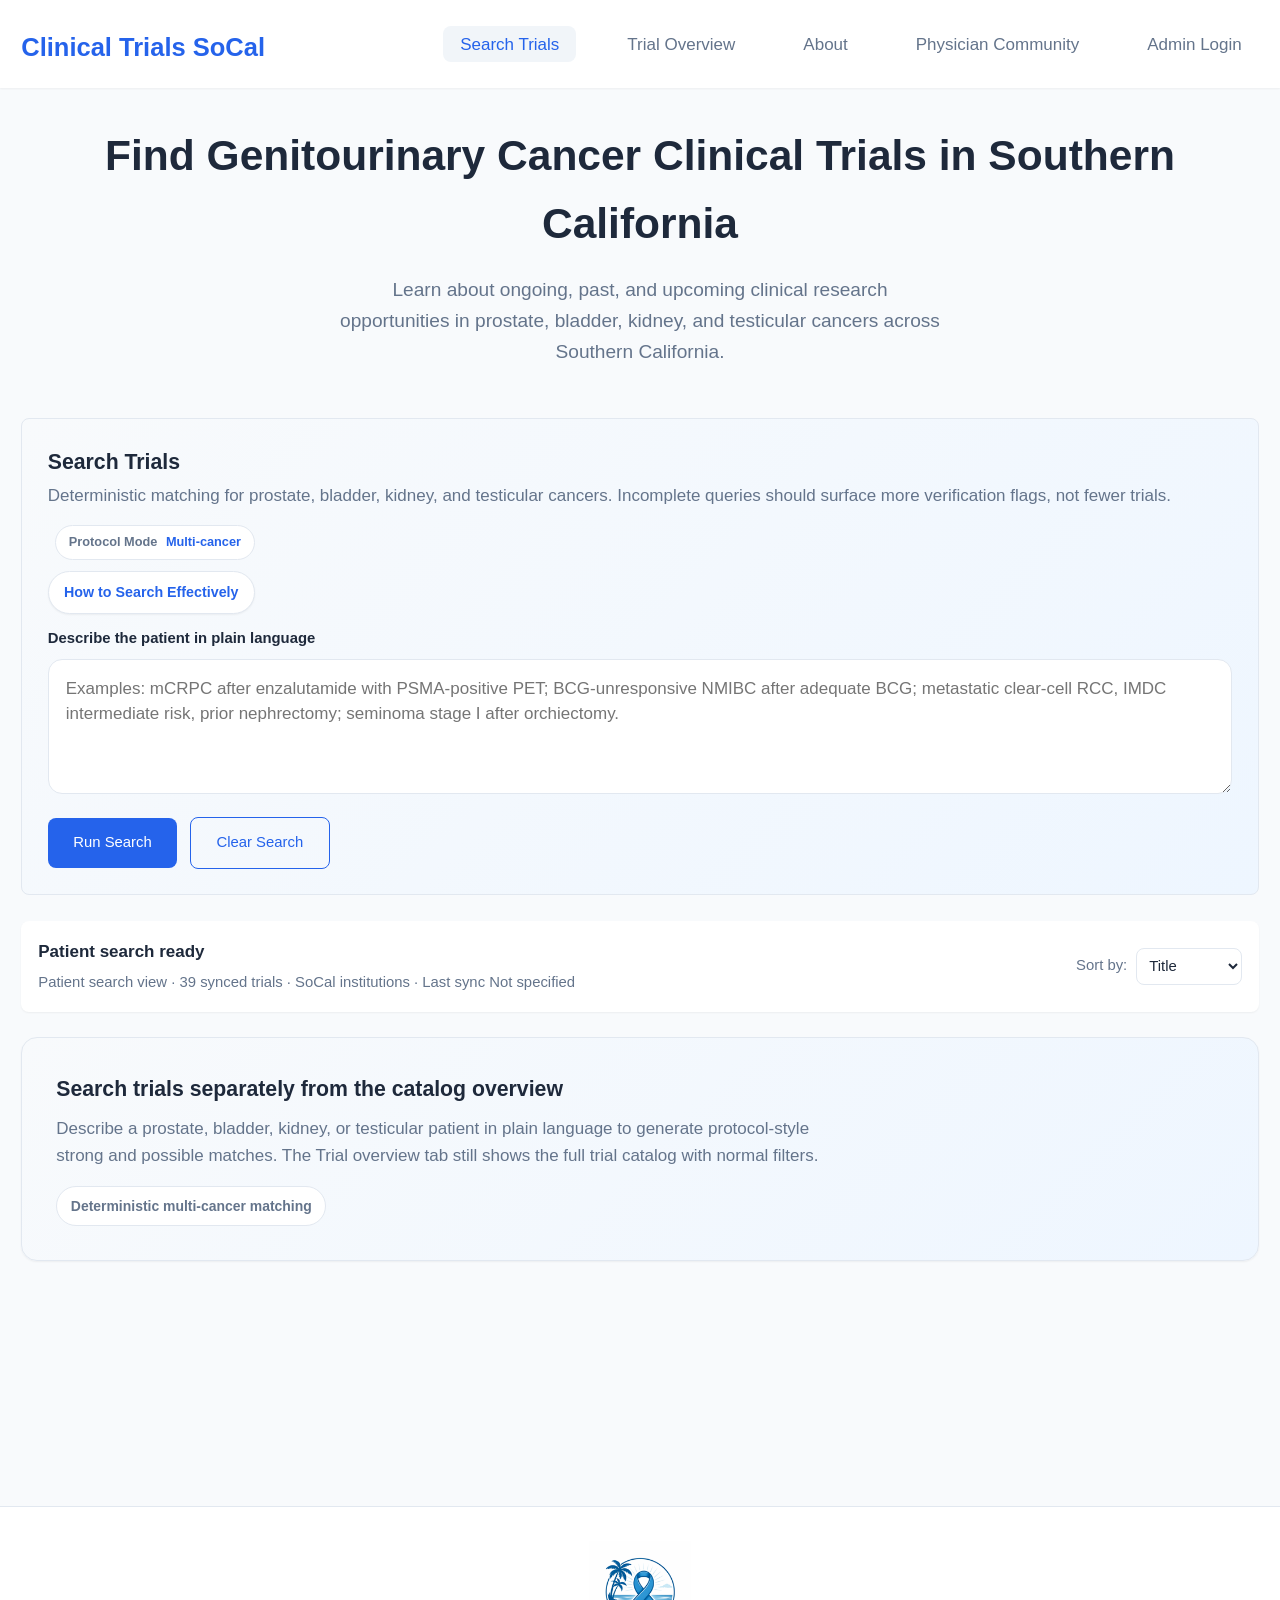
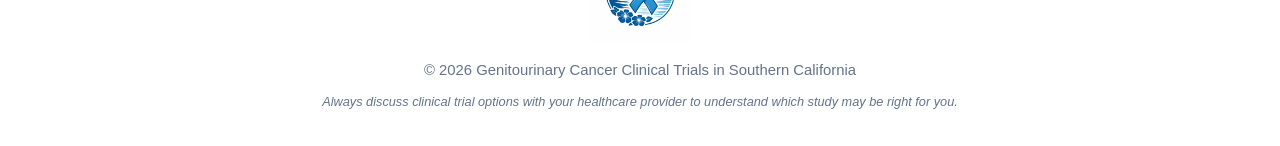
==== commit f95cf94a: "Add search guide page and link from search tab" ====
--- a/index-php.html
+++ b/index-php.html
@@ -51,9 +51,14 @@
                         <h3 style="margin: 0 0 0.25rem; font-size: 1.25rem;">Search Trials</h3>
                         <p style="margin: 0; color: var(--text-secondary); line-height: 1.5;">Deterministic matching for prostate, bladder, kidney, and testicular cancers. Incomplete queries should surface more verification flags, not fewer trials.</p>
                     </div>
-                    <div style="display: inline-flex; align-items: center; gap: 0.5rem; padding: 0.35rem 0.75rem; background: #ffffff; border: 1px solid var(--border-color); border-radius: 999px; font-size: 0.75rem; font-weight: 600; color: var(--text-secondary);">
-                        <span>Protocol Mode</span>
-                        <span style="color: var(--primary-color);">Multi-cancer</span>
+                    <div style="display: flex; flex-direction: column; gap: 0.65rem; align-items: flex-end;">
+                        <div style="display: inline-flex; align-items: center; gap: 0.5rem; padding: 0.35rem 0.75rem; background: #ffffff; border: 1px solid var(--border-color); border-radius: 999px; font-size: 0.75rem; font-weight: 600; color: var(--text-secondary);">
+                            <span>Protocol Mode</span>
+                            <span style="color: var(--primary-color);">Multi-cancer</span>
+                        </div>
+                        <a href="search-guide-php.html" style="display: inline-flex; align-items: center; gap: 0.45rem; padding: 0.55rem 0.9rem; border-radius: 999px; background: #ffffff; border: 1px solid var(--border-color); color: var(--primary-color); text-decoration: none; font-size: 0.84rem; font-weight: 700; box-shadow: var(--shadow-sm);">
+                            <span>How to Search Effectively</span>
+                        </a>
                     </div>
                 </div>
 
@@ -203,11 +208,11 @@
     </footer>
 
     <!-- PHP Version Scripts -->
-    <script src="js/utils.js?v=20260420-therapy-sequence-data"></script>
-    <script src="js/trial-manager-php.js?v=20260420-therapy-sequence-data"></script>
-    <script src="js/search-filter.js?v=20260420-therapy-sequence-data"></script>
-    <script src="js/patient-query-parser.js?v=20260420-therapy-sequence-data"></script>
-    <script src="js/patient-trial-matcher.js?v=20260420-therapy-sequence-data"></script>
-    <script src="js/main-php.js?v=20260420-therapy-sequence-data"></script>
+    <script src="js/utils.js?v=20260421-utils-fix"></script>
+    <script src="js/trial-manager-php.js?v=20260421-utils-fix"></script>
+    <script src="js/search-filter.js?v=20260421-utils-fix"></script>
+    <script src="js/patient-query-parser.js?v=20260421-utils-fix"></script>
+    <script src="js/patient-trial-matcher.js?v=20260421-utils-fix"></script>
+    <script src="js/main-php.js?v=20260421-utils-fix"></script>
 </body>
 </html>
